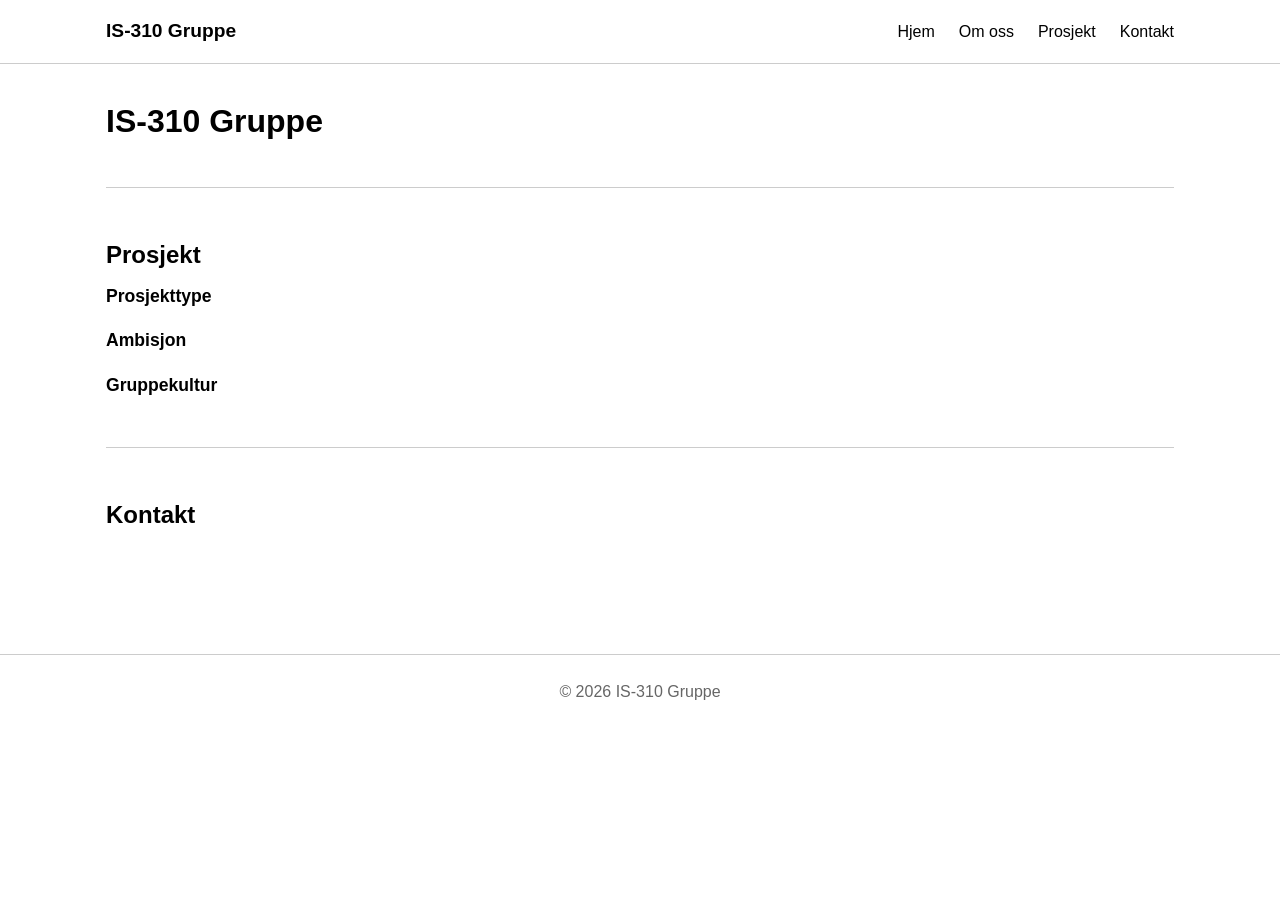
==== index.html @ 05043946 "Test" ====
<!DOCTYPE html>
<html lang="no">
<head>
    <meta charset="UTF-8">
    <meta name="viewport" content="width=device-width, initial-scale=1.0">
    <title>IS-310 Gruppe</title>
    <link rel="stylesheet" href="styles.css">
</head>
<body>
    <header>
        <nav>
            <a href="index.html">IS-310 Gruppe</a>
            <ul>
                <li><a href="index.html">Hjem</a></li>
                <li><a href="Om_Oss.html">Om oss</a></li>
                <li><a href="#prosjekt">Prosjekt</a></li>
                <li><a href="#kontakt">Kontakt</a></li>
            </ul>
        </nav>
    </header>

    <main>
        <section class="hero">
            <h1>IS-310 Gruppe</h1>
            <p></p>
        </section>

        <section id="prosjekt">
            <h2>Prosjekt</h2>
            <article>
                <h3>Prosjekttype</h3>
                <p></p>
            </article>
            <article>
                <h3>Ambisjon</h3>
                <p></p>
            </article>
            <article>
                <h3>Gruppekultur</h3>
                <p></p>
            </article>
        </section>

        <section id="kontakt">
            <h2>Kontakt</h2>
            <p></p>
        </section>
    </main>

    <footer>
        <p>© 2026 IS-310 Gruppe</p>
    </footer>
</body>
</html>
---- styles.css ----
* {
    box-sizing: border-box;
}

body {
    margin: 0;
    font-family: Arial, sans-serif;
    background: #ffffff;
    color: #000000;
    line-height: 1.6;
}

a {
    color: #000000;
    text-decoration: none;
}

a:hover {
    text-decoration: underline;
}

header {
    border-bottom: 1px solid #cccccc;
    padding: 1rem 0;
}

nav {
    max-width: 1100px;
    margin: 0 auto;
    padding: 0 1rem;
    display: flex;
    justify-content: space-between;
    align-items: center;
}

nav > a {
    font-weight: bold;
    font-size: 1.2rem;
}

nav ul {
    list-style: none;
    margin: 0;
    padding: 0;
    display: flex;
    gap: 1.5rem;
}

nav li {
    display: inline;
}

main {
    max-width: 1100px;
    margin: 0 auto;
    padding: 2rem 1rem;
}

section {
    margin-bottom: 3rem;
    padding-bottom: 2rem;
    border-bottom: 1px solid #cccccc;
}

section:last-child {
    border-bottom: none;
}

h1, h2, h3 {
    margin-top: 0;
    margin-bottom: 0.5rem;
}

h1 {
    font-size: 2rem;
}

h2 {
    font-size: 1.5rem;
}

h3 {
    font-size: 1.1rem;
}

p {
    margin: 0.5rem 0;
}

article {
    margin-bottom: 1rem;
}

footer {
    border-top: 1px solid #cccccc;
    padding: 1rem;
    text-align: center;
    color: #666666;
}
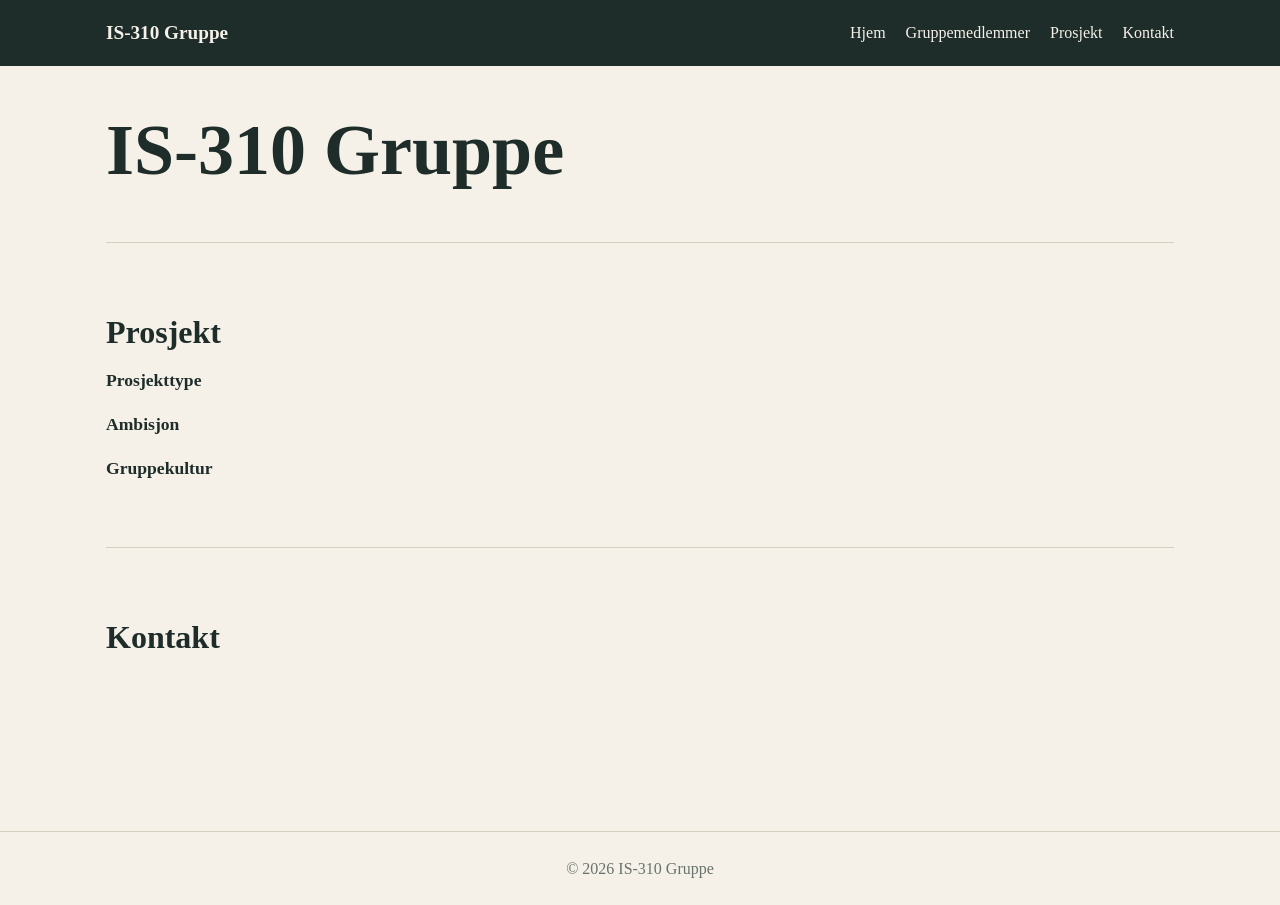
==== commit 1f090e37: "Endret litt på nettsiden lagt til bildeoppsett og javascript logikk for medleminfo" ====
--- a/index.html
+++ b/index.html
@@ -5,6 +5,7 @@
     <meta name="viewport" content="width=device-width, initial-scale=1.0">
     <title>IS-310 Gruppe</title>
     <link rel="stylesheet" href="styles.css">
+    <script src="script.js" defer></script>
 </head>
 <body>
     <header>
@@ -12,7 +13,7 @@
             <a href="index.html">IS-310 Gruppe</a>
             <ul>
                 <li><a href="index.html">Hjem</a></li>
-                <li><a href="Om_Oss.html">Om oss</a></li>
+                <li><a href="Gruppemedlemmer.html">Gruppemedlemmer</a></li>
                 <li><a href="#prosjekt">Prosjekt</a></li>
                 <li><a href="#kontakt">Kontakt</a></li>
             </ul>
@@ -45,6 +46,7 @@
             <h2>Kontakt</h2>
             <p></p>
         </section>
+
     </main>
 
     <footer>
--- a/styles.css
+++ b/styles.css
@@ -4,24 +4,28 @@
 
 body {
     margin: 0;
-    font-family: Arial, sans-serif;
-    background: #ffffff;
-    color: #000000;
+    font-family: Georgia, 'Times New Roman', serif;
+    background: #f5f1e8;
+    color: #1e2d2a;
     line-height: 1.6;
 }
 
 a {
-    color: #000000;
+    color: #1e2d2a;
     text-decoration: none;
 }
 
 a:hover {
-    text-decoration: underline;
+    color: #bd5b38;
 }
 
 header {
-    border-bottom: 1px solid #cccccc;
-    padding: 1rem 0;
+    background: #1e2d2a;
+    color: #f5f1e8;
+    padding: 1.1rem 0;
+    position: sticky;
+    top: 0;
+    z-index: 10;
 }
 
 nav {
@@ -36,6 +40,8 @@
 nav > a {
     font-weight: bold;
     font-size: 1.2rem;
+    color: #f5f1e8;
+    margin-right: 2rem;
 }
 
 nav ul {
@@ -43,7 +49,17 @@
     margin: 0;
     padding: 0;
     display: flex;
-    gap: 1.5rem;
+    gap: 1.25rem;
+}
+
+nav li a {
+    color: #f5f1e8;
+    transition: color 180ms ease;
+}
+
+nav li a:hover,
+nav li a:focus-visible {
+    color: #e7a27c;
 }
 
 nav li {
@@ -53,13 +69,13 @@
 main {
     max-width: 1100px;
     margin: 0 auto;
-    padding: 2rem 1rem;
+    padding: 3rem 1rem;
 }
 
 section {
-    margin-bottom: 3rem;
-    padding-bottom: 2rem;
-    border-bottom: 1px solid #cccccc;
+    margin-bottom: 4rem;
+    padding-bottom: 3rem;
+    border-bottom: 1px solid #d8cec0;
 }
 
 section:last-child {
@@ -72,11 +88,12 @@
 }
 
 h1 {
+    font-size: clamp(2.5rem, 6vw, 4.5rem);
+    line-height: 1;
+}
+
+h2 {
     font-size: 2rem;
-}
-
-h2 {
-    font-size: 1.5rem;
 }
 
 h3 {
@@ -91,9 +108,167 @@
     margin-bottom: 1rem;
 }
 
+.card-role {
+    color: #bd5b38;
+    font-family: Arial, sans-serif;
+    font-size: 0.75rem;
+    font-weight: bold;
+    letter-spacing: 0.12em;
+    text-transform: uppercase;
+}
+
+.intro-copy {
+    font-size: 1.15rem;
+    max-width: 34rem;
+}
+
+.group-picture {
+    margin-top: 2rem;
+    max-height: 24rem;
+    overflow: hidden;
+}
+
+.group-picture img {
+    display: block;
+    height: 100%;
+    max-height: 24rem;
+    object-fit: cover;
+    width: 100%;
+}
+
+.grid {
+    display: grid;
+    gap: 1.25rem;
+    grid-template-columns: repeat(4, minmax(0, 1fr));
+}
+
+.card {
+    background: #fffaf1;
+    border: 1px solid #d8cec0;
+    cursor: pointer;
+    margin: 0;
+    overflow: hidden;
+    transition: box-shadow 180ms ease, transform 180ms ease;
+}
+
+.card:hover,
+.card:focus-visible {
+    box-shadow: 0 0.75rem 1.5rem rgba(30, 45, 42, 0.14);
+    outline: none;
+    transform: translateY(-0.25rem);
+}
+
+.card img {
+    aspect-ratio: 1 / 1;
+    display: block;
+    object-fit: cover;
+    width: 100%;
+}
+
+.card img:not([src]),
+.card img[src=""] {
+    background: #ded5c8;
+}
+
+.card-content {
+    padding: 1rem;
+}
+
+.card-content h3,
+.card-content p {
+    margin: 0;
+}
+
+.card-role {
+    margin-bottom: 0.25rem !important;
+}
+
+.image-modal {
+    align-items: center;
+    background: rgba(20, 30, 28, 0.88);
+    display: flex;
+    inset: 0;
+    justify-content: center;
+    opacity: 0;
+    padding: 2rem;
+    pointer-events: none;
+    position: fixed;
+    transition: opacity 180ms ease;
+    visibility: hidden;
+    z-index: 2;
+}
+
+.image-modal.is-open {
+    opacity: 1;
+    pointer-events: auto;
+    visibility: visible;
+}
+
+.member-modal {
+    background: #fffaf1;
+    max-width: 30rem;
+    padding: 2.5rem 2rem 2rem;
+    position: relative;
+    width: 100%;
+}
+
+.modal-member-image {
+    aspect-ratio: 1 / 1;
+    background: #ded5c8;
+    display: block;
+    margin-bottom: 1.5rem;
+    object-fit: cover;
+    width: 100%;
+}
+
+.member-modal h2,
+.member-modal p {
+    margin-top: 0;
+}
+
+.modal-close {
+    background: transparent;
+    border: 0;
+    color: #fffaf1;
+    cursor: pointer;
+    font-size: 2rem;
+    line-height: 1;
+    padding: 0.5rem;
+    position: absolute;
+    right: 1rem;
+    top: 1rem;
+}
+
+.modal-role {
+    margin-bottom: 0.25rem !important;
+}
+
 footer {
-    border-top: 1px solid #cccccc;
+    border-top: 1px solid #d8cec0;
     padding: 1rem;
     text-align: center;
-    color: #666666;
-}
+    color: #68736d;
+}
+
+@media (max-width: 700px) {
+    nav {
+        align-items: flex-start;
+        flex-direction: column;
+        gap: 0.75rem;
+    }
+
+    nav ul {
+        flex-wrap: wrap;
+        gap: 0.5rem 1rem;
+    }
+
+    .grid {
+        grid-template-columns: repeat(2, minmax(0, 1fr));
+    }
+}
+
+@media (max-width: 420px) {
+    .grid {
+        grid-template-columns: 1fr;
+    }
+}
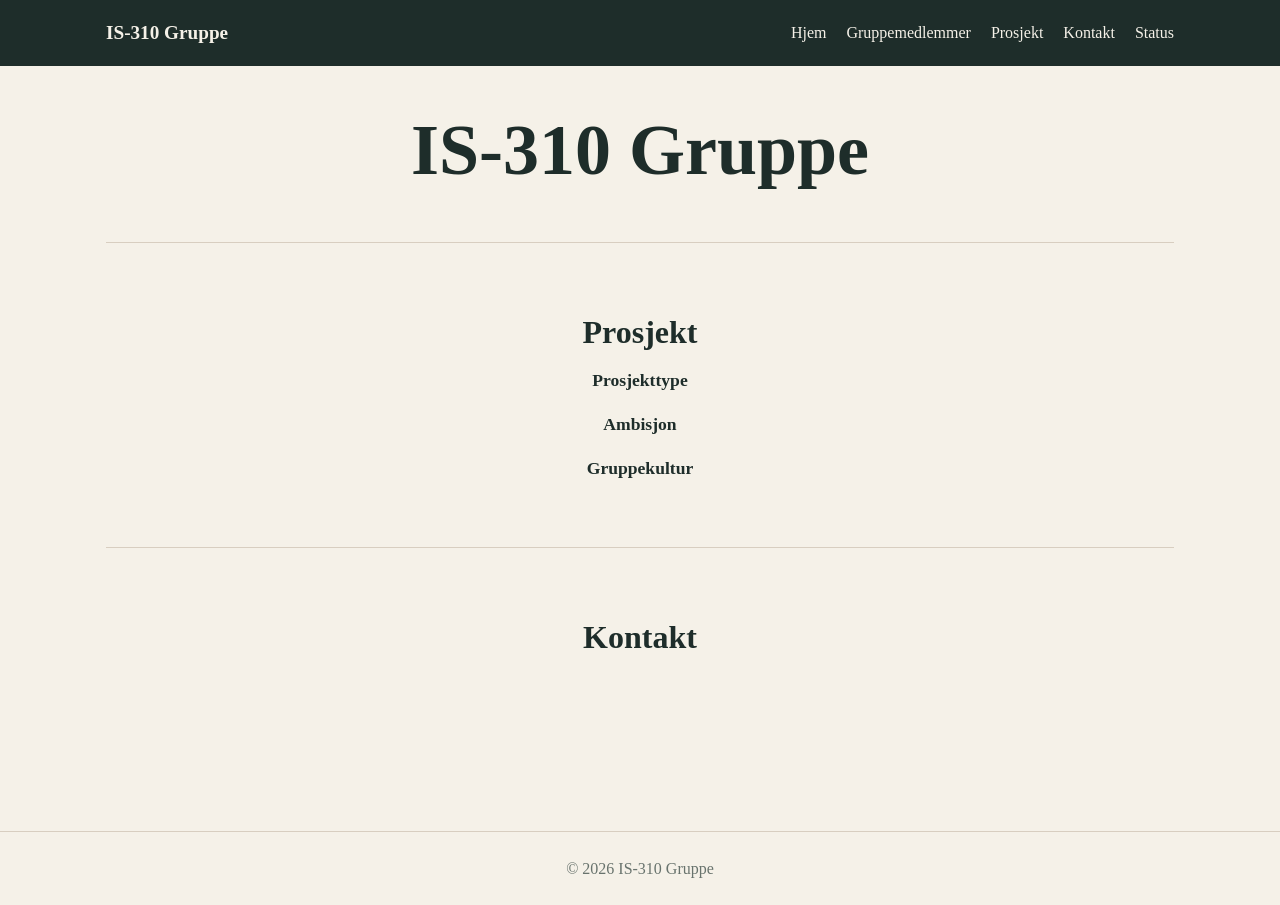
==== commit 0aa5096e: "La til ny side "status", la nav bar i egen fil." ====
--- a/index.html
+++ b/index.html
@@ -8,18 +8,6 @@
     <script src="script.js" defer></script>
 </head>
 <body>
-    <header>
-        <nav>
-            <a href="index.html">IS-310 Gruppe</a>
-            <ul>
-                <li><a href="index.html">Hjem</a></li>
-                <li><a href="Gruppemedlemmer.html">Gruppemedlemmer</a></li>
-                <li><a href="#prosjekt">Prosjekt</a></li>
-                <li><a href="#kontakt">Kontakt</a></li>
-            </ul>
-        </nav>
-    </header>
-
     <main>
         <section class="hero">
             <h1>IS-310 Gruppe</h1>
--- a/styles.css
+++ b/styles.css
@@ -70,6 +70,7 @@
     max-width: 1100px;
     margin: 0 auto;
     padding: 3rem 1rem;
+    text-align: center;
 }
 
 section {
@@ -98,6 +99,40 @@
 
 h3 {
     font-size: 1.1rem;
+}
+
+.projects-container {
+    display: flex;
+    gap: 1.5rem;
+    justify-content: center;
+    flex-wrap: wrap;
+    margin-top: 2rem;
+}
+
+.project-card {
+    flex: 1;
+    min-width: 200px;
+    max-width: 250px;
+    padding: 2rem;
+    background: #ffffff;
+    border: 1px solid #d8cec0;
+    border-radius: 8px;
+    box-shadow: 0 2px 4px rgba(0, 0, 0, 0.1);
+}
+
+.pågår {
+    margin-top: 4rem;
+    margin-bottom: 4rem;
+}
+
+.fullført {
+    margin-top: 4rem;
+    margin-bottom: 4rem;
+}
+
+.demo {
+    margin-top: 4rem;
+    margin-bottom: 4rem;
 }
 
 p {
@@ -181,6 +216,15 @@
 
 .card-role {
     margin-bottom: 0.25rem !important;
+}
+
+.card:nth-child(5),
+.card:nth-child(6) {
+    grid-column: 2 / span 1;
+}
+
+.card:nth-child(6) {
+    grid-column: 3 / span 1;
 }
 
 .image-modal {
@@ -229,7 +273,7 @@
 .modal-close {
     background: transparent;
     border: 0;
-    color: #fffaf1;
+    color: black;
     cursor: pointer;
     font-size: 2rem;
     line-height: 1;
@@ -250,6 +294,43 @@
     color: #68736d;
 }
 
+.progress-section {
+    margin: 2rem 0 4rem 0;
+    max-width: 600px;
+    margin-left: auto;
+    margin-right: auto;
+}
+
+.progress-bar-container {
+    width: 100%;
+    height: 30px;
+    background: #ded5c8;
+    border-radius: 15px;
+    overflow: hidden;
+    border: 1px solid #d8cec0;
+    margin-top: 4rem;
+}
+
+.progress-bar {
+    height: 100%;
+    background: linear-gradient(90deg, #307409, #0db01d);
+    width: 0%;
+    transition: width 300ms ease;
+    display: flex;
+    align-items: center;
+    justify-content: center;
+    color: #ffffff;
+    font-weight: bold;
+    font-size: 0.9rem;
+}
+
+#progressText {
+    text-align: center;
+    margin-top: 1rem;
+    font-weight: bold;
+    color: #1e2d2a;
+}
+
 @media (max-width: 700px) {
     nav {
         align-items: flex-start;
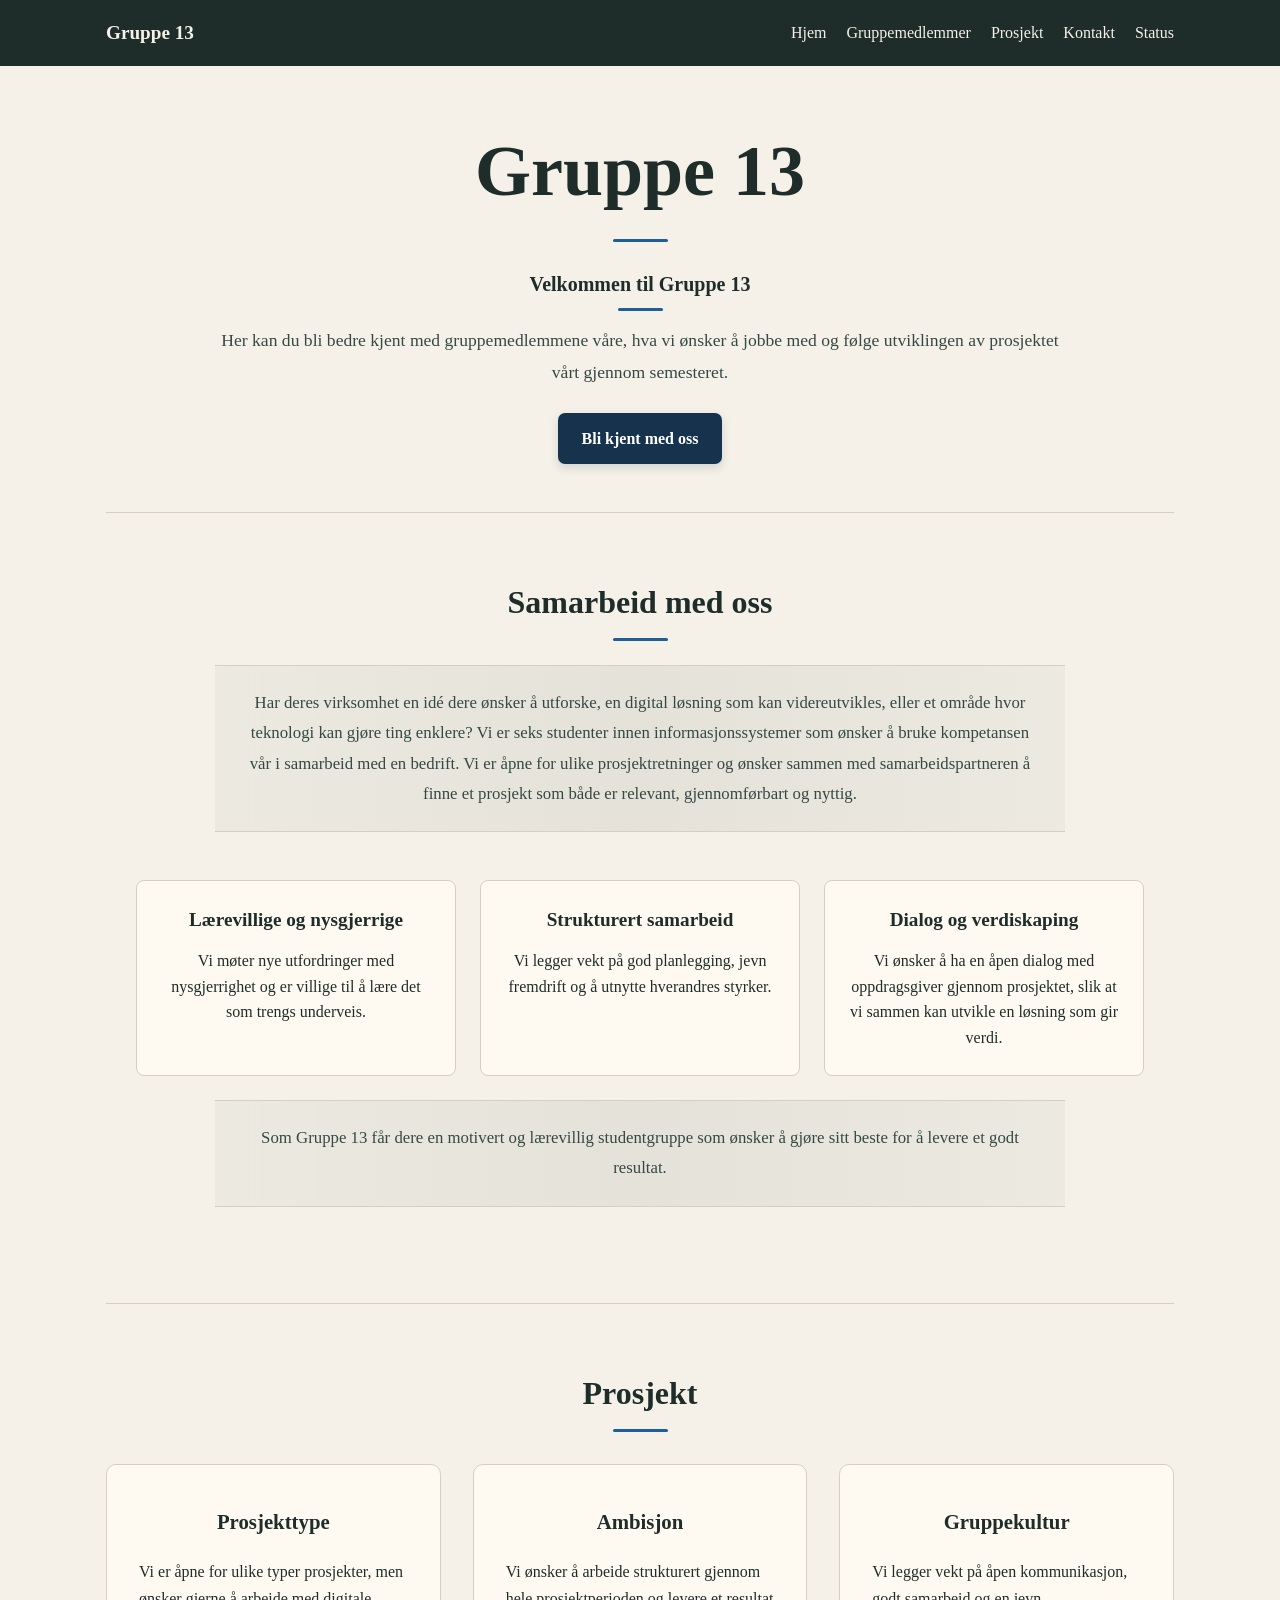
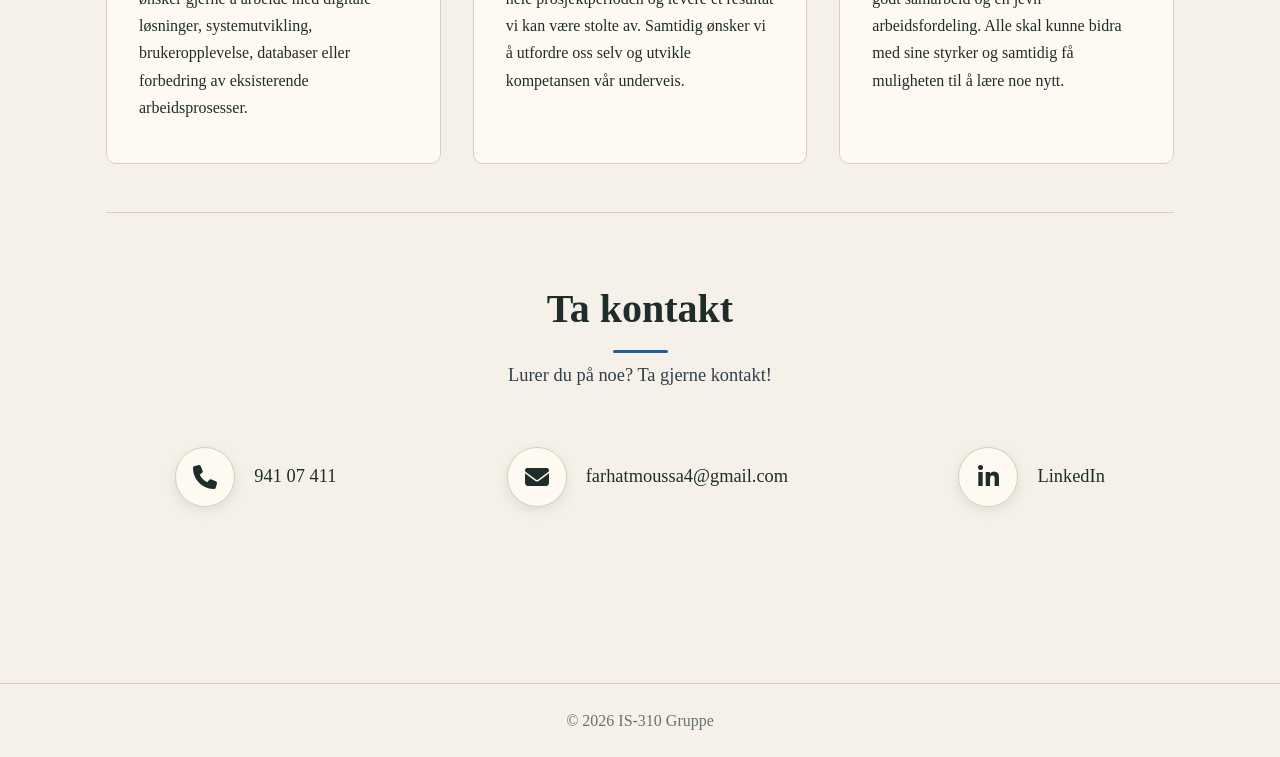
==== commit 0ccbdaaa: "Legge til masse tekst på hjemsiden, og ikoner som lenker" ====
--- a/index.html
+++ b/index.html
@@ -3,37 +3,124 @@
 <head>
     <meta charset="UTF-8">
     <meta name="viewport" content="width=device-width, initial-scale=1.0">
-    <title>IS-310 Gruppe</title>
+    <title>Gruppe 13</title>
     <link rel="stylesheet" href="styles.css">
     <script src="script.js" defer></script>
+    <link rel="stylesheet"
+      href="https://cdnjs.cloudflare.com/ajax/libs/font-awesome/6.5.2/css/all.min.css">
 </head>
 <body>
     <main>
-        <section class="hero">
-            <h1>IS-310 Gruppe</h1>
-            <p></p>
+       <section class="hero">
+    <h1>Gruppe 13</h1>
+
+    <p>
+        <strong>Velkommen til Gruppe 13</strong><br>
+        Her kan du bli bedre kjent med gruppemedlemmene våre, hva vi ønsker å jobbe med
+        og følge utviklingen av prosjektet vårt gjennom semesteret.
+    </p>
+
+    <a href="Gruppemedlemmer.html" class="btn">Bli kjent med oss</a>
+</section>
+
+        <section id="prosjekt">
+            <h2><strong>Samarbeid med oss</strong></h2>
+            <p>Har deres virksomhet en idé dere ønsker å utforske, en digital løsning som kan videreutvikles, eller et område hvor teknologi kan gjøre ting enklere? Vi er seks studenter innen informasjonssystemer som ønsker å bruke kompetansen vår i samarbeid med en bedrift. Vi er åpne for ulike prosjektretninger og ønsker sammen med samarbeidspartneren å finne et prosjekt som både er relevant, gjennomførbart og nyttig.</p>
+
+            <div class="contribution-container">
+                
+                <div class="contribution-card">
+                    <h3>Lærevillige og nysgjerrige</h3>
+                        <p>Vi møter nye utfordringer med nysgjerrighet og er villige
+                        til å lære det som trengs underveis.</p>
+                </div>
+
+                <div class="contribution-card">
+                    <h3>Strukturert samarbeid</h3>
+                        <p> Vi legger vekt på god planlegging, jevn fremdrift
+                        og å utnytte hverandres styrker.</p>
+                </div>
+
+                <div class="contribution-card">
+                    <h3>Dialog og verdiskaping</h3>
+                        <p>Vi ønsker å ha en åpen dialog med oppdragsgiver gjennom
+                        prosjektet, slik at vi sammen kan utvikle en løsning som gir verdi.</p>
+                </div>
+            </div>
+
+            <p class="contribution-ending">
+                Som Gruppe 13 får dere en motivert og lærevillig studentgruppe
+                som ønsker å gjøre sitt beste for å levere et godt resultat.</p>
+
         </section>
 
-        <section id="prosjekt">
-            <h2>Prosjekt</h2>
-            <article>
+    <section class="project-info">
+        <h2>Prosjekt</h2>
+
+        <div class="project-info-grid">
+
+            <div class="project-info-card">
                 <h3>Prosjekttype</h3>
-                <p></p>
-            </article>
-            <article>
+                <p> 
+                    Vi er åpne for ulike typer prosjekter, men ønsker gjerne å arbeide
+                    med digitale løsninger, systemutvikling, brukeropplevelse,
+                    databaser eller forbedring av eksisterende arbeidsprosesser.
+                </p>
+            </div>
+
+            <div class="project-info-card">
                 <h3>Ambisjon</h3>
-                <p></p>
-            </article>
-            <article>
+                <p>
+                    Vi ønsker å arbeide strukturert gjennom hele prosjektperioden
+                    og levere et resultat vi kan være stolte av. Samtidig ønsker vi
+                    å utfordre oss selv og utvikle kompetansen vår underveis.
+                </p>
+            </div>
+
+            <div class="project-info-card">
                 <h3>Gruppekultur</h3>
-                <p></p>
-            </article>
+                <p> 
+                    Vi legger vekt på åpen kommunikasjon, godt samarbeid og en jevn
+                    arbeidsfordeling. Alle skal kunne bidra med sine styrker og
+                    samtidig få muligheten til å lære noe nytt.
+                </p>
+            </div>
+
+        </div>
+    </section>
+
+    </div>
         </section>
 
-        <section id="kontakt">
-            <h2>Kontakt</h2>
-            <p></p>
-        </section>
+   <section id="kontakt">
+    <h2>Ta kontakt</h2>
+    <p class="contact-intro">Lurer du på noe? Ta gjerne kontakt!</p>
+
+    <div class="contact-container">
+
+        <a href="tel:+4747523578" class="contact-item">
+            <div class="contact-icon">
+                <i class="fa-solid fa-phone"></i>
+            </div>
+            <span>941 07 411</span>
+        </a>
+
+        <a href="farhatmoussa4@gmail.com" class="contact-item">
+            <div class="contact-icon">
+                <i class="fa-solid fa-envelope"></i>
+            </div>
+            <span>farhatmoussa4@gmail.com</span>
+        </a>
+
+        <a href="https://www.linkedin.com/in/moussa-farhat-6b891a2bb/" target="_blank" class="contact-item">
+            <div class="contact-icon">
+                <i class="fa-brands fa-linkedin-in"></i>
+            </div>
+            <span>LinkedIn</span>
+        </a>
+
+    </div>
+</section>
 
     </main>
 
--- a/styles.css
+++ b/styles.css
@@ -52,6 +52,10 @@
     gap: 1.25rem;
 }
 
+nav li {
+    display: inline;
+}
+
 nav li a {
     color: #f5f1e8;
     transition: color 180ms ease;
@@ -60,10 +64,6 @@
 nav li a:hover,
 nav li a:focus-visible {
     color: #e7a27c;
-}
-
-nav li {
-    display: inline;
 }
 
 main {
@@ -73,6 +73,26 @@
     text-align: center;
 }
 
+#prosjekt > p {
+    max-width: 850px;
+    margin: 1.5rem auto 3rem;
+    padding: 1.4rem 2rem;
+
+    background: linear-gradient(
+        90deg,
+        rgba(30, 45, 42, 0.04),
+        rgba(30, 45, 42, 0.08),
+        rgba(30, 45, 42, 0.04)
+    );
+
+    border-top: 1px solid #d8cec0;
+    border-bottom: 1px solid #d8cec0;
+
+    color: #354944;
+    font-size: 1.05rem;
+    line-height: 1.8;
+}   
+
 section {
     margin-bottom: 4rem;
     padding-bottom: 3rem;
@@ -83,14 +103,66 @@
     border-bottom: none;
 }
 
-h1, h2, h3 {
+h1,
+h2,
+h3 {
     margin-top: 0;
     margin-bottom: 0.5rem;
 }
 
+.hero p {
+    max-width: 850px;
+    margin: 1.5rem auto 0;
+    font-size: 1.1rem;
+    line-height: 1.8;
+    color: #354944;
+}
+
+.hero p strong {
+    display: inline-block;
+    color: #1e2d2a;
+    font-size: 1.25rem;
+    margin-bottom: 0.4rem;
+}
+
+.hero p strong::after {
+    content: "";
+    display: block;
+    width: 45px;
+    height: 3px;
+    margin: 0.4rem auto 0.5rem;
+    background: #1f5f99;
+    border-radius: 2px;
+}
+
+.hero .btn {
+    display: inline-block;
+    margin-top: 1.5rem;
+    padding: 0.8rem 1.5rem;
+
+    background: #17324d;
+    color: #ffffff;
+
+    border-radius: 7px;
+    font-weight: bold;
+
+    box-shadow: 0 4px 10px rgba(23, 50, 77, 0.15);
+
+    transition: 
+        background 180ms ease,
+        transform 180ms ease,
+        box-shadow 180ms ease;
+}
+
+.hero .btn:hover {
+    background: #244d73;
+    color: #ffffff;
+    transform: translateY(-2px);
+    box-shadow: 0 6px 14px rgba(23, 50, 77, 0.22);
+}
+
 h1 {
     font-size: clamp(2.5rem, 6vw, 4.5rem);
-    line-height: 1;
 }
 
 h2 {
@@ -99,6 +171,14 @@
 
 h3 {
     font-size: 1.1rem;
+}
+
+p {
+    margin: 0.5rem 0;
+}
+
+article {
+    margin-bottom: 1rem;
 }
 
 .projects-container {
@@ -120,6 +200,74 @@
     box-shadow: 0 2px 4px rgba(0, 0, 0, 0.1);
 }
 
+.project-info {
+    max-width: 1100px;
+    margin: 0 auto;
+    text-align: center;
+}
+
+.project-info h2 {
+    text-align: center;
+    margin-bottom: 2rem;
+}
+
+.project-info-grid {
+    display: grid;
+    grid-template-columns: repeat(3, 1fr);
+    gap: 2rem;
+    width: 100%;
+}
+
+.project-info-card {
+    background: #fffaf1;
+    border: 1px solid #d8cec0;
+    border-radius: 10px;
+    padding: 2.5rem 2rem;
+    min-height: 300px;
+    text-align: left;
+}
+
+.project-info-card h3 {
+    text-align: center;
+    font-size: 1.3rem;
+    margin-bottom: 1.25rem;
+}
+
+.project-info-card p {
+    margin: 0;
+    line-height: 1.7;
+}
+
+.contribution-container {
+    display: flex;
+    justify-content: center;
+    gap: 1.5rem;
+    margin-top: 2rem;
+}
+
+.contribution-card {
+    flex: 1;
+    padding: 1.5rem;
+    background: #fffaf1;
+    border: 1px solid #d8cec0;
+    border-radius: 8px;
+    max-width: 320px;
+}
+
+.contribution-card h3 {
+    margin-bottom: 0.75rem;
+    font-size: 1.2rem;
+}
+
+.contribution-card p {
+    margin: 0;
+}
+
+.contribution-ending {
+    max-width: 750px;
+    margin: 2rem auto 0;
+}
+
 .pågår {
     margin-top: 4rem;
     margin-bottom: 4rem;
@@ -135,12 +283,72 @@
     margin-bottom: 4rem;
 }
 
-p {
-    margin: 0.5rem 0;
-}
-
-article {
-    margin-bottom: 1rem;
+.intro-section {
+    text-align: center;
+    max-width: 900px;
+    margin: 0 auto 4rem;
+}
+
+.intro-copy {
+    font-size: 1.15rem;
+    max-width: 800px;
+    margin: 1rem auto 2rem;
+    line-height: 1.7;
+}
+
+.group-picture {
+    max-width: 800px;
+    margin: 2rem auto 0;
+}
+
+.group-picture img {
+    display: block;
+    width: 100%;
+    height: auto;
+    border-radius: 8px;
+}
+
+.grid {
+    display: grid;
+    gap: 1.25rem;
+    grid-template-columns: repeat(4, minmax(0, 1fr));
+}
+
+.card {
+    background: #fffaf1;
+    border: 1px solid #d8cec0;
+    cursor: pointer;
+    margin: 0;
+    overflow: hidden;
+    transition: box-shadow 180ms ease, transform 180ms ease;
+}
+
+.card:hover,
+.card:focus-visible {
+    box-shadow: 0 0.75rem 1.5rem rgba(30, 45, 42, 0.14);
+    outline: none;
+    transform: translateY(-0.25rem);
+}
+
+.card img {
+    aspect-ratio: 1 / 1;
+    display: block;
+    object-fit: cover;
+    width: 100%;
+}
+
+.card img:not([src]),
+.card img[src=""] {
+    background: #ded5c8;
+}
+
+.card-content {
+    padding: 1rem;
+}
+
+.card-content h3,
+.card-content p {
+    margin: 0;
 }
 
 .card-role {
@@ -150,71 +358,6 @@
     font-weight: bold;
     letter-spacing: 0.12em;
     text-transform: uppercase;
-}
-
-.intro-copy {
-    font-size: 1.15rem;
-    max-width: 34rem;
-}
-
-.group-picture {
-    margin-top: 2rem;
-    max-height: 24rem;
-    overflow: hidden;
-}
-
-.group-picture img {
-    display: block;
-    height: 100%;
-    max-height: 24rem;
-    object-fit: cover;
-    width: 100%;
-}
-
-.grid {
-    display: grid;
-    gap: 1.25rem;
-    grid-template-columns: repeat(4, minmax(0, 1fr));
-}
-
-.card {
-    background: #fffaf1;
-    border: 1px solid #d8cec0;
-    cursor: pointer;
-    margin: 0;
-    overflow: hidden;
-    transition: box-shadow 180ms ease, transform 180ms ease;
-}
-
-.card:hover,
-.card:focus-visible {
-    box-shadow: 0 0.75rem 1.5rem rgba(30, 45, 42, 0.14);
-    outline: none;
-    transform: translateY(-0.25rem);
-}
-
-.card img {
-    aspect-ratio: 1 / 1;
-    display: block;
-    object-fit: cover;
-    width: 100%;
-}
-
-.card img:not([src]),
-.card img[src=""] {
-    background: #ded5c8;
-}
-
-.card-content {
-    padding: 1rem;
-}
-
-.card-content h3,
-.card-content p {
-    margin: 0;
-}
-
-.card-role {
     margin-bottom: 0.25rem !important;
 }
 
@@ -225,6 +368,22 @@
 
 .card:nth-child(6) {
     grid-column: 3 / span 1;
+}
+
+.social-links {
+    display: flex;
+    gap: 15px;
+    margin-top: 15px;
+}
+
+.social-links a {
+    font-size: 28px;
+    color: #222;
+    text-decoration: none;
+}
+
+.social-links a:hover {
+    transform: scale(1.15);
 }
 
 .image-modal {
@@ -248,12 +407,18 @@
     visibility: visible;
 }
 
+body.modal-open {
+    overflow: hidden;
+}
+
 .member-modal {
     background: #fffaf1;
     max-width: 30rem;
     padding: 2.5rem 2rem 2rem;
     position: relative;
     width: 100%;
+    max-height: 90vh;
+    overflow-y: auto;
 }
 
 .modal-member-image {
@@ -287,18 +452,9 @@
     margin-bottom: 0.25rem !important;
 }
 
-footer {
-    border-top: 1px solid #d8cec0;
-    padding: 1rem;
-    text-align: center;
-    color: #68736d;
-}
-
 .progress-section {
-    margin: 2rem 0 4rem 0;
+    margin: 2rem auto 4rem;
     max-width: 600px;
-    margin-left: auto;
-    margin-right: auto;
 }
 
 .progress-bar-container {
@@ -331,6 +487,107 @@
     color: #1e2d2a;
 }
 
+footer {
+    border-top: 1px solid #d8cec0;
+    padding: 1rem;
+    text-align: center;
+    color: #68736d;
+}
+
+#kontakt {
+    text-align: center;
+    padding: 4rem 0;
+}
+
+#kontakt h2 {
+    font-size: 2.5rem;
+    margin-bottom: 0.5rem;
+}
+
+.contact-intro {
+    margin: 0.5rem auto 3.5rem;
+    color: #313f4e;
+    font-size: 1.15rem;
+    font-weight: normal;
+}
+
+.contact-container {
+    display: flex;
+    justify-content: space-around;
+    align-items: center;
+    gap: 2rem;
+    margin-top: 2.5rem;
+}
+
+.contact-item {
+    display: flex;
+    align-items: center;
+    gap: 1.2rem;
+    color: #1e2d2a;
+    font-size: 1.15rem;
+    text-decoration: none;
+    transition: transform 180ms ease;
+}
+
+.contact-item:hover {
+    color: #1e2d2a;
+    transform: translateY(-3px);
+}
+
+.contact-icon {
+    width: 60px;
+    height: 60px;
+    flex-shrink: 0;
+
+    display: flex;
+    align-items: center;
+    justify-content: center;
+
+    background: #fffaf1;
+    border: 1px solid #d8cec0;
+    border-radius: 50%;
+
+    color: #1e2d2a;
+    font-size: 1.5rem;
+
+    box-shadow: 0 4px 12px rgba(30, 45, 42, 0.1);
+}
+
+.contact-item:hover .contact-icon {
+    background: #1e2d2a;
+    color: #f5f1e8;
+}
+
+.contact-icon i {
+    display: block;
+}
+
+.contact-item:hover .contact-icon {
+    background: #1e2d2a;
+    color: #f5f1e8;
+    transform: scale(1.05);
+}
+
+h1::after,
+h2::after {
+    content: "";
+    display: block;
+    width: 55px;
+    height: 3px;
+    margin: 0.6rem auto 0;
+    background: #1f5f99;
+    border-radius: 3px;
+}
+
+@media (max-width: 700px) {
+    .contact-container {
+        flex-direction: column;
+        align-items: flex-start;
+        max-width: 320px;
+        margin: 2.5rem auto 0;
+    }
+}
+
 @media (max-width: 700px) {
     nav {
         align-items: flex-start;
@@ -352,4 +609,4 @@
     .grid {
         grid-template-columns: 1fr;
     }
-}
+}
